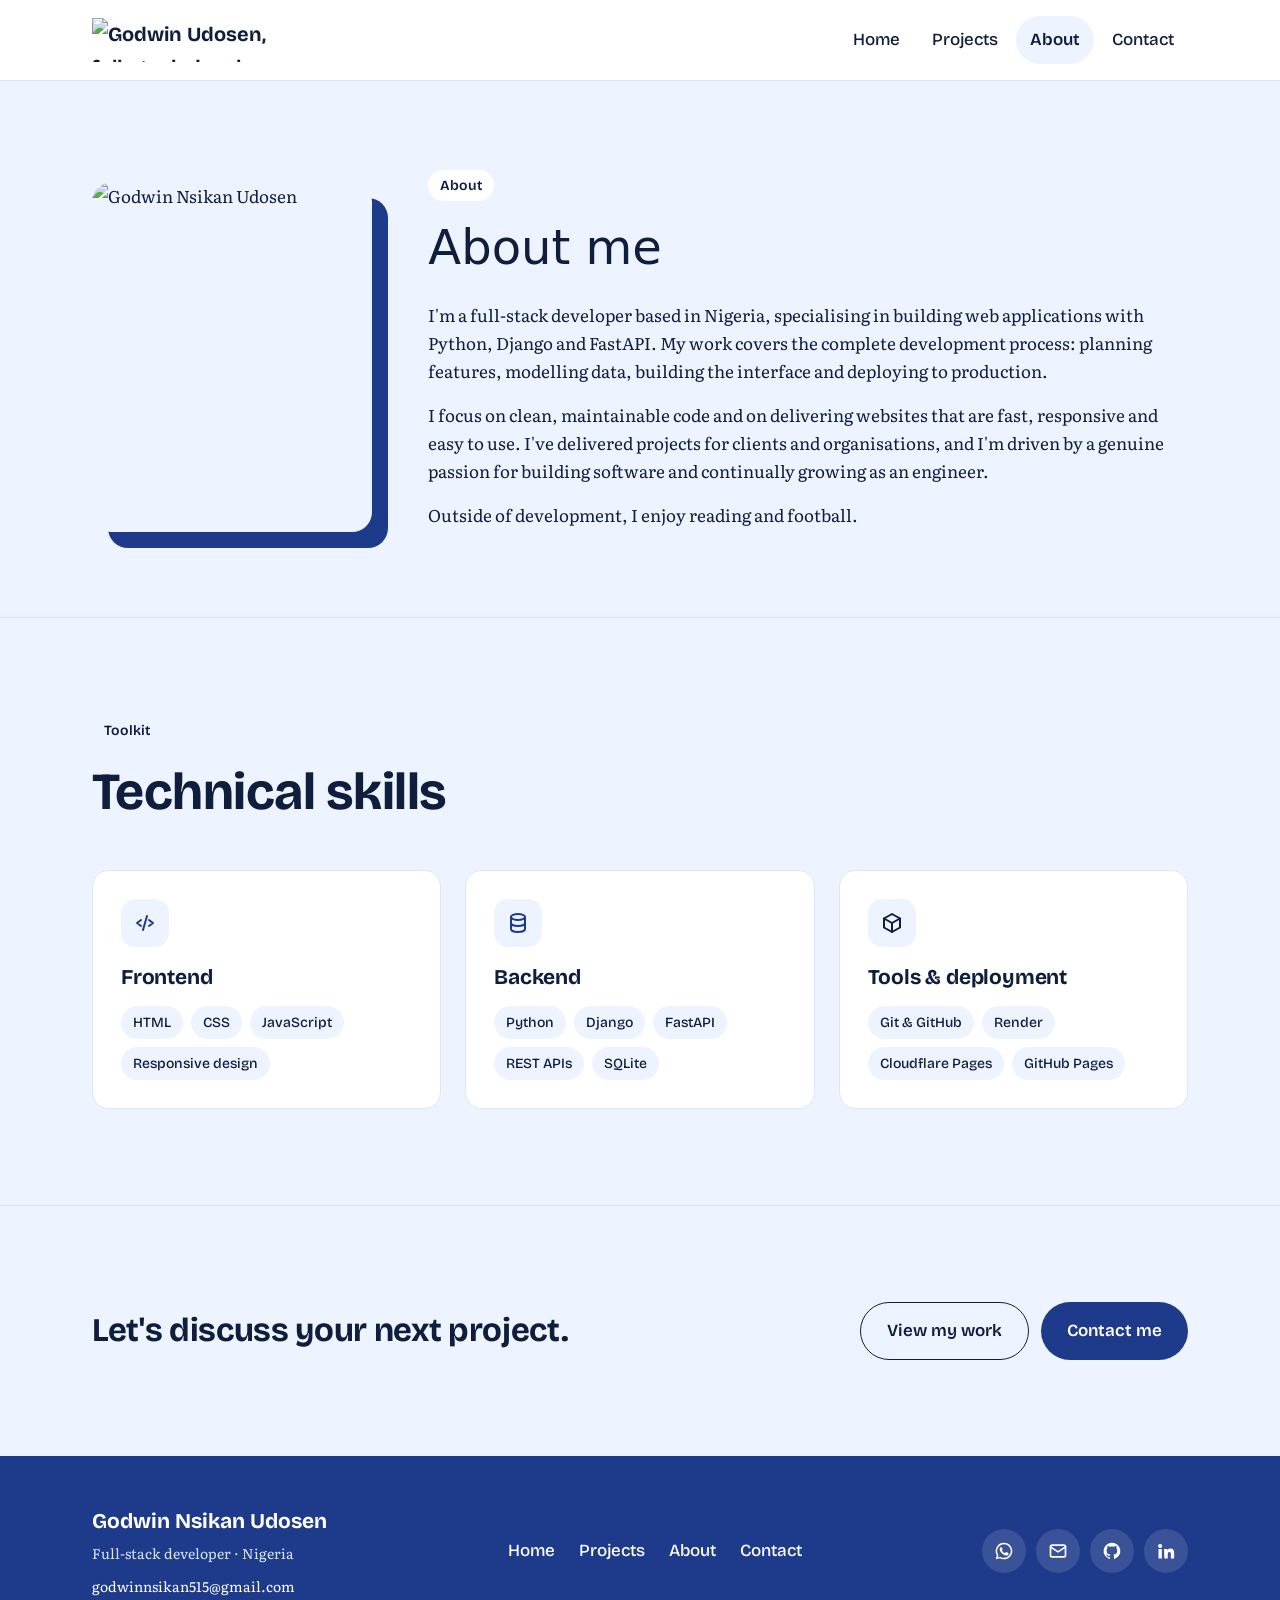
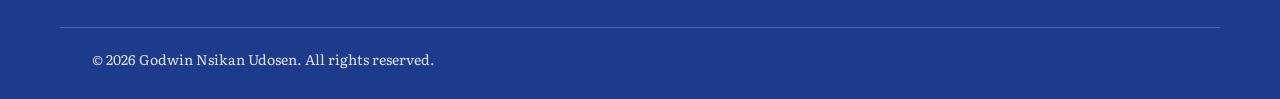
==== about.html @ 890bfb51 "Add files via upload" ====
<!DOCTYPE html>
<html lang="en">
<head>
  <meta charset="utf-8">
  <meta name="viewport" content="width=device-width, initial-scale=1">
  <title>About — Godwin Nsikan Udosen</title>
  <meta name="description" content="About Godwin Nsikan Udosen, a full-stack developer based in Nigeria specialising in Python and Django.">
  <link rel="icon" type="image/svg+xml" href="images/logo-mark.svg">
  <link rel="apple-touch-icon" href="images/apple-touch-icon.png">
  <link rel="preconnect" href="https://fonts.googleapis.com">
  <link rel="preconnect" href="https://fonts.gstatic.com" crossorigin>
  <link href="https://fonts.googleapis.com/css2?family=Bricolage+Grotesque:opsz,wght@12..96,400;12..96,500;12..96,600;12..96,700&family=Literata:ital,opsz,wght@0,7..72,400;0,7..72,600;1,7..72,400&display=swap" rel="stylesheet">
  <link rel="stylesheet" href="styles.css">
</head>
<body>
  <a class="skip-link" href="#main">Skip to content</a>

  <header class="site-header">
    <nav class="nav container" aria-label="Main">
      <a class="logo" href="index.html"><img src="images/logo.svg" alt="Godwin Udosen, full-stack developer" width="306" height="64"></a>
      <div class="nav-links">
        <a href="index.html">Home</a>
        <a href="projects.html">Projects</a>
        <a href="about.html" aria-current="page">About</a>
        <a href="contact.html">Contact</a>
      </div>
      <button class="menu-toggle" type="button" aria-label="Open menu" aria-expanded="false" aria-controls="mobile-menu">
        <span></span><span></span><span></span>
      </button>
    </nav>
  </header>

  <!-- Mobile side menu -->
  <div class="menu-overlay" data-menu-close hidden></div>
  <aside id="mobile-menu" class="mobile-menu" aria-label="Mobile menu" aria-hidden="true">
    <div class="mobile-menu-top">
      <img src="images/logo.svg" alt="" width="306" height="64">
      <button class="menu-close" type="button" aria-label="Close menu" data-menu-close>
        <svg viewBox="0 0 24 24" fill="none" stroke="currentColor" stroke-width="2.2" stroke-linecap="round" aria-hidden="true"><path d="M6 6l12 12M18 6L6 18"/></svg>
      </button>
    </div>
    <nav class="mobile-links" aria-label="Mobile">
      <a href="index.html">Home</a>
      <a href="projects.html">Projects</a>
      <a href="about.html" aria-current="page">About</a>
      <a href="contact.html">Contact</a>
    </nav>
    <div class="mobile-menu-bottom">
      <p>Follow me</p>
      <div class="social-links">
          <a href="https://github.com/" target="_blank" rel="noopener" aria-label="GitHub"><svg viewBox="0 0 24 24" fill="currentColor" aria-hidden="true"><path d="M12 2a10 10 0 0 0-3.2 19.5c.5.1.7-.2.7-.5v-1.7c-2.8.6-3.4-1.3-3.4-1.3-.5-1.2-1.1-1.5-1.1-1.5-.9-.6.1-.6.1-.6 1 .1 1.5 1 1.5 1 .9 1.5 2.3 1.1 2.9.8.1-.6.3-1.1.6-1.3-2.2-.3-4.6-1.1-4.6-5 0-1.1.4-2 1-2.7-.1-.3-.4-1.3.1-2.7 0 0 .8-.3 2.8 1a9.6 9.6 0 0 1 5 0c1.9-1.3 2.8-1 2.8-1 .5 1.4.2 2.4.1 2.7.6.7 1 1.6 1 2.7 0 3.9-2.4 4.7-4.6 5 .4.3.7.9.7 1.9V21c0 .3.2.6.7.5A10 10 0 0 0 12 2z"/></svg></a>
          <a href="https://www.linkedin.com/" target="_blank" rel="noopener" aria-label="LinkedIn"><svg viewBox="0 0 24 24" fill="currentColor" aria-hidden="true"><path d="M4.98 3.5a2.5 2.5 0 1 1 0 5 2.5 2.5 0 0 1 0-5zM3 9.5h4V21H3zM9.5 9.5h3.8v1.6h.1c.5-1 1.8-2 3.7-2 4 0 4.7 2.6 4.7 6V21h-4v-5.1c0-1.2 0-2.8-1.7-2.8s-2 1.3-2 2.7V21h-4z"/></svg></a>
        </div>
    </div>
  </aside>

  <main id="main">
    <div class="page-header-band">
    <section class="page-header container">
      <div class="about">
        <!-- To add your photo: save it as images/godwin.jpg and replace the div below with:
             <img class="photo" src="images/godwin.jpg" alt="Godwin Nsikan Udosen"> -->
        <img class="photo" src="images/godwin.jpg" alt="Godwin Nsikan Udosen" width="640" height="800">
        <div class="about-text">
          <p class="section-label">About</p>
          <h1>About me</h1>
          <p>I'm a full-stack developer based in Nigeria, specialising in building web applications with Python, Django and FastAPI. My work covers the complete development process: planning features, modelling data, building the interface and deploying to production.</p>
          <p>I focus on clean, maintainable code and on delivering websites that are fast, responsive and easy to use. I've delivered projects for clients and organisations, and I'm driven by a genuine passion for building software and continually growing as an engineer.</p>
          <p>Outside of development, I enjoy reading and football.</p>
        </div>
      </div>
    </section>
    </div>

    <section class="section white">
      <div class="container">
        <p class="section-label">Toolkit</p>
        <h2>Technical skills</h2>
        <div class="skills">
          <div class="skill-card">
            <div class="skill-icon icon-amber" aria-hidden="true"><svg viewBox="0 0 24 24" fill="none" stroke="currentColor" stroke-width="2" stroke-linecap="round" stroke-linejoin="round"><path d="M8 9l-4 3 4 3M16 9l4 3-4 3M14 5l-4 14"/></svg></div>
            <h3>Frontend</h3>
            <ul class="tags"><li>HTML</li><li>CSS</li><li>JavaScript</li><li>Responsive design</li></ul>
          </div>
          <div class="skill-card">
            <div class="skill-icon icon-green" aria-hidden="true"><svg viewBox="0 0 24 24" fill="none" stroke="currentColor" stroke-width="2" stroke-linecap="round" stroke-linejoin="round"><ellipse cx="12" cy="6" rx="7" ry="3"/><path d="M5 6v6c0 1.7 3.1 3 7 3s7-1.3 7-3V6M5 12v6c0 1.7 3.1 3 7 3s7-1.3 7-3v-6"/></svg></div>
            <h3>Backend</h3>
            <ul class="tags"><li>Python</li><li>Django</li><li>FastAPI</li><li>REST APIs</li><li>SQLite</li></ul>
          </div>
          <div class="skill-card">
            <div class="skill-icon icon-navy" aria-hidden="true"><svg viewBox="0 0 24 24" fill="none" stroke="currentColor" stroke-width="2" stroke-linecap="round" stroke-linejoin="round"><path d="M12 3l8 4.5v9L12 21l-8-4.5v-9L12 3z"/><path d="M12 12l8-4.5M12 12v9M12 12L4 7.5"/></svg></div>
            <h3>Tools &amp; deployment</h3>
            <ul class="tags"><li>Git &amp; GitHub</li><li>Render</li><li>Cloudflare Pages</li><li>GitHub Pages</li></ul>
          </div>
        </div>
      </div>
    </section>

    <section class="section amber-band">
      <div class="container cta-row">
        <h2>Let's discuss your next project.</h2>
        <div class="actions no-top">
          <a class="btn btn-outline" href="projects.html">View my work</a>
          <a class="btn btn-accent" href="contact.html">Contact me</a>
        </div>
      </div>
    </section>
  </main>

  <footer class="site-footer">
    <div class="container footer-top">
      <div>
        <p class="footer-name">Godwin Nsikan Udosen</p>
        <p class="footer-role">Full-stack developer · Nigeria</p>
        <p class="footer-contact"><a href="https://mail.google.com/mail/?view=cm&amp;fs=1&amp;to=godwinnsikan515@gmail.com&amp;su=Hello%20Godwin" target="_blank" rel="noopener">godwinnsikan515@gmail.com</a></p>
      </div>
      <nav class="footer-links" aria-label="Footer">
        <a href="index.html">Home</a> <a href="projects.html">Projects</a> <a href="about.html">About</a> <a href="contact.html">Contact</a>
      </nav>
      <div class="social-links">
          <a href="https://wa.me/2348138207903?text=Hello%20Godwin%2C%20I%20saw%20your%20portfolio%20and%20would%20like%20to%20talk." target="_blank" rel="noopener" aria-label="WhatsApp"><svg viewBox="0 0 24 24" fill="currentColor" aria-hidden="true"><path d="M12 2a10 10 0 0 0-8.6 15.1L2 22l5-1.3A10 10 0 1 0 12 2zm0 18.2a8.2 8.2 0 0 1-4.2-1.1l-.3-.2-3 .8.8-2.9-.2-.3A8.2 8.2 0 1 1 12 20.2zm4.5-6.1c-.2-.1-1.5-.7-1.7-.8-.2-.1-.4-.1-.6.1l-.8 1c-.1.2-.3.2-.5.1a6.7 6.7 0 0 1-3.3-2.9c-.3-.4.2-.4.7-1.4.1-.2 0-.3 0-.4l-.8-1.8c-.2-.5-.4-.4-.6-.4h-.5a1 1 0 0 0-.7.3 3 3 0 0 0-.9 2.2 5.2 5.2 0 0 0 1.1 2.7 11.8 11.8 0 0 0 4.5 4c1.7.7 2.3.8 3.2.6a2.7 2.7 0 0 0 1.8-1.2c.2-.6.2-1.1.2-1.2-.1-.1-.3-.2-.5-.3z"/></svg></a>
          <a href="https://mail.google.com/mail/?view=cm&amp;fs=1&amp;to=godwinnsikan515@gmail.com&amp;su=Hello%20Godwin" target="_blank" rel="noopener" aria-label="Email"><svg viewBox="0 0 24 24" fill="none" stroke="currentColor" stroke-width="2" stroke-linecap="round" stroke-linejoin="round" aria-hidden="true"><rect x="3" y="5" width="18" height="14" rx="2"/><path d="M3 7l9 6 9-6"/></svg></a>
          <a href="https://github.com/" target="_blank" rel="noopener" aria-label="GitHub"><svg viewBox="0 0 24 24" fill="currentColor" aria-hidden="true"><path d="M12 2a10 10 0 0 0-3.2 19.5c.5.1.7-.2.7-.5v-1.7c-2.8.6-3.4-1.3-3.4-1.3-.5-1.2-1.1-1.5-1.1-1.5-.9-.6.1-.6.1-.6 1 .1 1.5 1 1.5 1 .9 1.5 2.3 1.1 2.9.8.1-.6.3-1.1.6-1.3-2.2-.3-4.6-1.1-4.6-5 0-1.1.4-2 1-2.7-.1-.3-.4-1.3.1-2.7 0 0 .8-.3 2.8 1a9.6 9.6 0 0 1 5 0c1.9-1.3 2.8-1 2.8-1 .5 1.4.2 2.4.1 2.7.6.7 1 1.6 1 2.7 0 3.9-2.4 4.7-4.6 5 .4.3.7.9.7 1.9V21c0 .3.2.6.7.5A10 10 0 0 0 12 2z"/></svg></a>
          <a href="https://www.linkedin.com/" target="_blank" rel="noopener" aria-label="LinkedIn"><svg viewBox="0 0 24 24" fill="currentColor" aria-hidden="true"><path d="M4.98 3.5a2.5 2.5 0 1 1 0 5 2.5 2.5 0 0 1 0-5zM3 9.5h4V21H3zM9.5 9.5h3.8v1.6h.1c.5-1 1.8-2 3.7-2 4 0 4.7 2.6 4.7 6V21h-4v-5.1c0-1.2 0-2.8-1.7-2.8s-2 1.3-2 2.7V21h-4z"/></svg></a>
        </div>
    </div>
    <div class="container footer-bottom">
      <p>© <span class="year">2026</span> Godwin Nsikan Udosen. All rights reserved.</p>
    </div>
  </footer>

  <script src="main.js"></script>
</body>
</html>
---- styles.css ----
/* =========================================================
   Godwin Nsikan Udosen — Portfolio
   Palette: deep navy · emerald green · warm amber · off-white
   Change the colors here to re-theme the whole site.
   ========================================================= */
:root {
  /* PALETTE: Three colors: Blue + Navy + White (primary #1E3A8A, accent #1E3A8A, white)
     1. Emerald green  #1E3A8A  (with deep shade #0F1E3D for text, light tint #EEF4FF)
     2. Amber          #1E3A8A  (with light tint #EEF4FF)
     3. White          #FFFFFF
     Every color below is one of these three or a tint/shade of it. */

  /* Base */
  --bg: #FFFFFF;          /* warm off-white page background */
  --surface: #FFFFFF;     /* cards */
  --line: #DCE6FB;        /* borders */
  --placeholder: #EEF4FF;

  /* Navy (dark sections + headings) */
  --navy: #0F1E3D;
  --navy-2: #0F1E3D;
  --navy-line: #0F1E3D;

  /* Text */
  --ink: #0F1E3D;
  --text: #0F1E3D;
  --muted: #0F1E3D;
  --on-dark: #FFFFFF;
  --on-dark-soft: #D5E2FD;

  /* Emerald (primary) */
  --green: #1E3A8A;
  --green-dark: #0F1E3D;
  --green-tint: #EEF4FF;

  /* Former accent: now mapped to green */
  --amber: #1E3A8A;      /* accent: light gray (replaces amber) */
  --amber-dark: #1E3A8A;
  --amber-tint: #EEF4FF;

  /* Typography matched to the Orlu Land Compendium project */
  --font-head: "Bricolage Grotesque", "Segoe UI", system-ui, sans-serif;
  --font-body: "Literata", Georgia, "Times New Roman", serif;
  --font-mono: var(--font-head); /* small labels use the display font */

  /* Type scale (same steps as Orlu Land Compendium) */
  --step--1: 0.875rem;
  --step-0: 1.0625rem;
  --step-1: 1.3125rem;
  --step-2: 1.625rem;
  --step-3: 2.0625rem;
  --step-4: clamp(2.25rem, 1.6rem + 2.6vw, 3.25rem);
  --step-5: clamp(2.75rem, 1.6rem + 5.2vw, 5.5rem);
  --radius: 20px;
}

/* ===== Base ===== */
*, *::before, *::after { box-sizing: border-box; }
html { scroll-behavior: smooth; }
body {
  margin: 0;
  background: var(--bg);
  color: var(--ink);
  font-family: var(--font-body);
  font-size: var(--step-0);
  line-height: 1.65;
  text-rendering: optimizeLegibility;
  -webkit-font-smoothing: antialiased;
}
img { max-width: 100%; display: block; }
a { color: var(--green); }
a:hover { color: var(--green-dark); }
h1, h2, h3 { font-family: var(--font-head); font-weight: 700; margin: 0; line-height: 1.15; letter-spacing: -0.01em; text-wrap: balance; color: var(--ink); }
h2 { font-size: var(--step-4); margin-bottom: 48px; }
p { margin: 0 0 16px; }
.accent { color: var(--green); }
.container { max-width: 1160px; margin: 0 auto; padding: 0 32px; }

.skip-link {
  position: absolute; left: 16px; top: -60px;
  background: var(--navy); color: #fff; padding: 10px 16px; border-radius: 8px; z-index: 100;
}
.skip-link:focus { top: 16px; }
:focus-visible { outline: 3px solid var(--amber); outline-offset: 3px; }

/* ===== Buttons ===== */
.btn {
  display: inline-block; padding: 14px 26px; border-radius: 999px;
  font-weight: 600; text-decoration: none;
  transition: transform .15s ease, background .15s ease, color .15s ease, border-color .15s ease;
}
.btn:hover { transform: translateY(-2px); }
.btn-sm { padding: 10px 18px; font-weight: 500; }

.btn-accent, .btn-dark { background: var(--green); color: #fff; }
.btn-accent:hover, .btn-dark:hover { background: var(--green-dark); color: #fff; }
.btn-outline { border: 1.5px solid var(--navy); color: var(--navy); }
.btn-outline:hover { background: var(--navy); color: #fff; }

.btn-amber, .btn-light { background: var(--amber); color: var(--navy); }
.btn-amber:hover, .btn-light:hover { background: var(--amber-dark); color: var(--navy); }
.btn-outline-light { border: 1.5px solid rgba(255,255,255,.7); color: #fff; }
.btn-outline-light:hover { background: #fff; color: var(--navy); border-color: #fff; }

.actions { display: flex; flex-wrap: wrap; gap: 12px; margin-top: 40px; }
.actions.no-top { margin-top: 0; }

/* ===== Header ===== */
.site-header {
  position: sticky; top: 0; z-index: 50;
  background: rgba(255, 255, 255, 0.92);
  backdrop-filter: blur(8px);
  border-bottom: 1px solid var(--line);
}
.nav { display: flex; flex-wrap: wrap; align-items: center; justify-content: space-between; gap: 12px; padding-top: 16px; padding-bottom: 16px; }
.logo { font-family: var(--font-head); font-weight: 700; font-size: 20px; color: var(--navy); text-decoration: none; }
.logo:hover { color: var(--navy); }
.logo .accent { color: var(--amber-dark); }
.nav-links { display: flex; flex-wrap: wrap; align-items: center; gap: 4px; }
.nav-links a:not(.btn) { padding: 10px 14px; color: var(--navy); text-decoration: none; font-weight: 500; border-radius: 999px; }
.nav-links a:not(.btn):hover { background: var(--green-tint); color: var(--green-dark); }
.nav-links a[aria-current="page"]:not(.btn) { background: var(--green-tint); color: var(--green-dark); font-weight: 600; }
.nav-links a.btn[aria-current="page"] { background: var(--navy); color: #fff; }

/* ===== Hero (home, dark navy band) ===== */
.hero-band {
  background:
    radial-gradient(circle at 85% 20%, rgba(30,58,138,.16), transparent 40%),
    radial-gradient(circle at 10% 90%, rgba(30,58,138,.35), transparent 45%),
    var(--navy);
  color: var(--on-dark);
}
.hero { padding-top: 112px; padding-bottom: 112px; }
.hero h1 { color: #fff; font-size: var(--step-5); line-height: 1.05; letter-spacing: -0.015em; max-width: 1000px; }
.hero h1 .accent { color: var(--amber); }
.hero .lead { color: var(--on-dark-soft); }
.eyebrow { font-family: var(--font-head); font-weight: 500; font-size: var(--step--1); letter-spacing: .02em; margin-bottom: 24px; }
.hero .eyebrow { color: var(--on-dark-soft); }
.status { display: flex; align-items: center; gap: 10px; }
.dot { width: 10px; height: 10px; border-radius: 50%; background: #1E3A8A; box-shadow: 0 0 0 4px rgba(30,58,138,.2); }
.lead { font-size: var(--step-1); line-height: 1.55; color: var(--text); max-width: 680px; margin-top: 32px; }

/* ===== Page headers (inner pages, soft green band) ===== */
.page-header-band { background: var(--green-tint); border-bottom: 1px solid #D5E2FD; }
.page-header { padding-top: 88px; padding-bottom: 72px; }
.page-header h1 { font-size: var(--step-5); line-height: 1.05; letter-spacing: -0.015em; margin-bottom: 8px; }
.page-header .lead { margin-top: 16px; }

/* ===== Sections ===== */
.section { padding: 96px 0; }
.bordered { border-top: 1px solid var(--line); }
.white { background: var(--surface); }
.amber-band { background: var(--amber-tint); border-top: 1px solid #D5E2FD; }
.section-label {
  display: inline-block; font-family: var(--font-head); font-size: var(--step--1); font-weight: 600;
  color: var(--green-dark); background: var(--green-tint);
  padding: 4px 12px; border-radius: 999px; margin-bottom: 16px;
}
.page-header-band .section-label { background: #fff; }

/* ===== Home: project cards ===== */
.cards { display: grid; grid-template-columns: repeat(auto-fit, minmax(300px, 1fr)); gap: 24px; }
.card {
  display: flex; flex-direction: column;
  background: var(--surface); border: 1px solid var(--line); border-radius: var(--radius);
  padding: 28px; color: var(--ink); text-decoration: none; position: relative; overflow: hidden;
  transition: box-shadow .2s ease, transform .2s ease, border-color .2s ease;
}
.card::before {
  content: ""; position: absolute; inset: 0 0 auto 0; height: 5px;
  background: linear-gradient(90deg, var(--green), var(--amber));
}
.card:hover { color: var(--ink); border-color: var(--green); box-shadow: 0 16px 40px rgba(15,30,61,.08); transform: translateY(-3px); }
.card h3 { font-size: var(--step-2); margin-bottom: 12px; }
.card p:not(.project-kind) { color: var(--text); }
.card-more { margin-top: auto; padding-top: 8px; font-weight: 600; color: var(--green); }

/* ===== Projects ===== */
.projects { display: flex; flex-direction: column; gap: 32px; }
.project {
  background: var(--surface); border: 1px solid var(--line); border-radius: var(--radius);
  padding: 28px; display: flex; flex-wrap: wrap; gap: 40px;
  transition: box-shadow .2s ease, transform .2s ease;
}
.project:hover { box-shadow: 0 16px 40px rgba(15,30,61,.08); transform: translateY(-2px); }
.project-img { flex: 1 1 380px; min-width: 0; aspect-ratio: 16 / 10; border-radius: 12px; object-fit: cover; object-position: top; }
.project-body { flex: 999 1 420px; min-width: 0; display: flex; flex-direction: column; }
.project-kind {
  font-family: var(--font-head); font-weight: 600; font-size: var(--step--1); letter-spacing: .02em; color: #1E3A8A; margin-bottom: 8px;
}
.project h3, .project-title { font-size: var(--step-3); margin-bottom: 16px; }
.project-body > p { color: var(--text); }
.mini-label { font-family: var(--font-head); font-size: var(--step--1); font-weight: 600; text-transform: uppercase; letter-spacing: .06em; color: var(--muted); margin: 4px 0 8px; }
.project-body > ul:not(.tags) { margin: 0 0 20px; padding-left: 20px; font-size: var(--step-0); }
.project-body > ul:not(.tags) li { margin-bottom: 4px; }
.project-body > ul:not(.tags) li::marker { color: var(--green); }
.link {
  margin-top: auto; align-self: flex-start;
  padding: 10px 20px; border-radius: 999px; background: var(--navy); color: #fff;
  font-weight: 600; text-decoration: none;
}
.link:hover { background: var(--green); color: #fff; }

.tags { list-style: none; margin: 0 0 20px; padding: 0; display: flex; flex-wrap: wrap; gap: 8px; }
.tags li { padding: 5px 12px; background: var(--green-tint); border-radius: 999px; font-family: var(--font-head); font-size: var(--step--1); color: var(--green-dark); font-weight: 500; }
.project .tags li { font-size: var(--step--1); }

.placeholder {
  background:
    repeating-linear-gradient(45deg, transparent 0 12px, rgba(15,30,61,.03) 12px 24px),
    var(--placeholder);
  color: var(--muted);
  display: flex; align-items: center; justify-content: center; text-align: center;
  font-family: var(--font-head); font-size: var(--step--1); padding: 16px;
}

/* ===== Skills ===== */
.skills { display: grid; grid-template-columns: repeat(auto-fit, minmax(260px, 1fr)); gap: 24px; }
.skill-card { background: var(--surface); border: 1px solid var(--line); border-radius: 16px; padding: 28px; }
.skill-card h3 { font-size: var(--step-1); margin-bottom: 16px; }
.skill-card .tags { margin: 0; }
.skill-icon {
  width: 48px; height: 48px; border-radius: 14px; margin-bottom: 18px;
  display: flex; align-items: center; justify-content: center;
}
.skill-icon svg { width: 24px; height: 24px; }
.icon-amber { background: var(--amber-tint); color: #1E3A8A; }
.icon-green { background: var(--green-tint); color: var(--green); }
.icon-navy  { background: #EEF4FF; color: var(--navy); }

/* ===== About ===== */
.about { display: flex; flex-wrap: wrap; gap: 56px; align-items: center; }
.photo {
  flex: 1 1 280px; max-width: 360px; height: auto; aspect-ratio: 4 / 5; border-radius: var(--radius); object-fit: cover;
  box-shadow: 16px 16px 0 var(--amber);
}
.about-text { flex: 999 1 420px; min-width: 0; }
.about-text h1 { font-size: var(--step-4); margin-bottom: 24px; }
.about-text p:not(.section-label) { font-size: var(--step-0); color: var(--text); }

/* ===== Call-to-action row ===== */
.cta-row { display: flex; flex-wrap: wrap; align-items: center; justify-content: space-between; gap: 24px; }
.cta-row h2 { margin: 0; font-size: var(--step-3); }

/* ===== Footer (navy) ===== */
.site-footer { background: var(--navy); padding: 36px 0; }
.footer-bottom {
  display: flex; flex-wrap: wrap; justify-content: space-between; gap: 16px;
  font-size: var(--step--1); color: var(--on-dark-soft);
}
.footer-bottom p { margin: 0; }
.footer-links { display: flex; flex-wrap: wrap; gap: 20px; }
.footer-links a { color: #fff; text-decoration: none; }
.footer-links a:hover { color: var(--amber); }

/* ===== Contact page (navy) ===== */
.dark-page { background: var(--navy); }
.dark-page .site-header { background: rgba(15,30,61, 0.92); border-bottom-color: var(--navy-line); }
.dark-page .logo, .dark-page .logo:hover { color: #fff; }
.dark-page .logo .accent { color: var(--amber); }
.dark-page .nav-links a:not(.btn) { color: #fff; }
.dark-page .nav-links a:not(.btn):hover { background: var(--navy-2); color: #fff; }
.dark-page .nav-links a.btn[aria-current="page"] { background: var(--amber); color: var(--navy); }

.contact {
  color: #fff;
  background:
    radial-gradient(circle at 90% 10%, rgba(30,58,138,.14), transparent 40%),
    radial-gradient(circle at 0% 100%, rgba(30,58,138,.35), transparent 45%),
    var(--navy);
}
main.contact { min-height: calc(100vh - 74px); padding: 96px 0 48px; }
.contact h1 { color: #fff; font-size: clamp(40px, 6vw, 72px); line-height: 1.05; letter-spacing: -0.03em; max-width: 820px; }
.section-label.light { color: var(--navy); background: var(--amber); }
.lead.light { color: var(--on-dark-soft); font-size: 19px; margin-top: 24px; }
.contact a:not(.btn) { color: #fff; }
.contact a:not(.btn):hover { color: var(--amber); }
.contact-grid {
  margin-top: 72px; display: grid; grid-template-columns: repeat(auto-fit, minmax(240px, 1fr)); gap: 24px;
}
.contact-grid > div { background: var(--navy-2); border: 1px solid var(--navy-line); border-radius: 16px; padding: 24px; color: #EEF4FF; }
.contact-grid p:last-child { margin: 0; }
.mini-label.light { color: var(--amber); }
.footer-bottom.dark { margin-top: 72px; padding-top: 24px; border-top: 1px solid var(--navy-line); }

/* ===== Small screens ===== */
@media (max-width: 640px) {
  .container { padding: 0 20px; }
  .hero { padding-top: 72px; padding-bottom: 72px; }
  .page-header { padding-top: 56px; padding-bottom: 48px; }
  main.contact { padding-top: 64px; }
  .section { padding: 64px 0; }
  .project { padding: 20px; gap: 24px; }
  .nav-links a:not(.btn) { padding: 8px 10px; }
  .lead { font-size: var(--step-0); }
  .photo { box-shadow: 10px 10px 0 var(--amber); }
}

@media (prefers-reduced-motion: reduce) {
  html { scroll-behavior: auto; }
  .btn, .project, .card { transition: none; }
}

/* ===== Project screenshots in phone frames ===== */
.project-media {
  flex: 1 1 380px; min-width: 0; border-radius: 14px;
  display: flex; align-items: center; justify-content: center;
  padding: 36px 24px; position: relative; overflow: hidden;
}
.media-green { background: linear-gradient(160deg, #EEF4FF, #D5E2FD); }
.media-navy  { background: linear-gradient(160deg, #EEF4FF, #D5E2FD); }
.project-media::after {
  content: ""; position: absolute; width: 260px; height: 260px; border-radius: 50%;
  right: -70px; bottom: -90px; background: rgba(30,58,138,.28);
}
.phone {
  position: relative; z-index: 1;
  width: 240px; max-width: 70%; aspect-ratio: 9 / 17.6;
  border: 9px solid var(--navy); border-radius: 34px; overflow: hidden;
  background: var(--navy);
  box-shadow: 0 24px 48px rgba(15,30,61,.25);
  transform: rotate(-2deg); transition: transform .3s ease;
}
.phone img { width: 100%; height: 100%; object-fit: cover; object-position: top; border-radius: 25px; }
.project:hover .phone { transform: rotate(0deg) translateY(-4px); }

/* Home cards: screenshot strip */
.card-media {
  margin: -28px -28px 24px; height: 220px; overflow: hidden;
  display: flex; justify-content: center; align-items: flex-start; padding-top: 28px;
}
.card-media img {
  width: 62%; max-width: 260px; height: auto; border-radius: 18px 18px 0 0;
  border: 7px solid var(--navy); border-bottom: 0;
  box-shadow: 0 16px 32px rgba(15,30,61,.2);
  transition: transform .3s ease;
}
.card:hover .card-media img { transform: translateY(-6px); }

@media (prefers-reduced-motion: reduce) {
  .phone, .card-media img { transition: none; transform: none; }
}

/* ===== Logo ===== */
.logo { display: inline-flex; align-items: center; }
.logo img { height: 44px; width: auto; display: block; }
@media (max-width: 640px) { .logo img { height: 38px; } }

/* ===== Contact buttons: email + WhatsApp ===== */
.btn { display: inline-flex; align-items: center; gap: 10px; }
.btn-icon { width: 20px; height: 20px; flex: none; }
.btn-whatsapp { background: #1E3A8A; color: #FFFFFF; }
.btn-whatsapp:hover { background: #0F1E3D; color: #FFFFFF; }
.email-line { font-family: var(--font-head); font-size: var(--step-1); font-weight: 600; color: #fff; word-break: break-all; }
.email-tools { display: flex; flex-wrap: wrap; align-items: center; gap: 16px; }
.copy-btn {
  font-family: var(--font-head); font-size: var(--step--1); font-weight: 600; cursor: pointer;
  padding: 8px 16px; border-radius: 999px; border: 1.5px solid var(--amber);
  background: transparent; color: var(--amber);
}
.copy-btn:hover { background: var(--amber); color: var(--navy); }
.email-tools a { font-size: var(--step--1); }
.copy-status { min-height: 1.4em; margin: 8px 0 0; font-size: var(--step--1); color: var(--amber); }

/* ===== Contact page (light, matches About) ===== */
.contact-cards { display: grid; grid-template-columns: repeat(auto-fit, minmax(260px, 1fr)); gap: 24px; }
.contact-card { background: var(--bg); border: 1px solid var(--line); border-radius: 16px; padding: 28px; }
.contact-card p:last-child { margin-bottom: 0; }
.contact-card .email-line { color: var(--ink); }
.contact-card .copy-btn { border-color: var(--green); color: var(--green); }
.contact-card .copy-btn:hover { background: var(--green); color: #fff; }
.contact-card .copy-status { color: var(--green-dark); }

/* Buttons, nav and logo text use the display font (as on Orlu) */
.btn, .nav-links a, .card-more, .link, .footer-links a { font-family: var(--font-head); }

/* ===== Light hero + light footer (matches inner pages) ===== */
.hero-band { background: var(--green-tint); color: var(--ink); border-bottom: 1px solid #D5E2FD; }
.hero h1 { color: var(--ink); }
.hero h1 .accent { color: var(--green); }
.hero .lead { color: var(--text); }
.hero .eyebrow { color: var(--muted); }
.hero .dot { background: var(--green); box-shadow: 0 0 0 4px rgba(30,58,138,.18); }

.site-footer { background: var(--green-tint); border-top: 1px solid #D5E2FD; }
.site-footer .footer-bottom { color: var(--muted); }
.site-footer .footer-links a { color: var(--ink); }
.site-footer .footer-links a:hover { color: var(--green); }

.logo .accent { color: var(--amber-dark); }
.nav-links a.btn[aria-current="page"] { background: var(--green-dark); color: #fff; }

/* ===== Three-color clean-up ===== */
.btn-whatsapp { background: var(--green); color: #FFFFFF; }
.btn-whatsapp:hover { background: var(--green-dark); color: #FFFFFF; }
.section.white { background: var(--green-tint); }
.cards .card, .project, .skill-card, .contact-card { background: #FFFFFF; }
.contact-card .email-line { font-size: var(--step-0); word-break: normal; overflow-wrap: anywhere; }

/* ===== Light gray accent (replaces amber) ===== */
.amber-band { background: var(--amber-tint); border-top: 1px solid #D5E2FD; }
.amber-band h2 { color: var(--ink); }
.project-kind { color: #1E3A8A; }
.icon-amber { background: var(--amber-tint); color: #1E3A8A; }
.media-navy { background: linear-gradient(160deg, #EEF4FF, #D5E2FD); }
.card::before { background: linear-gradient(90deg, var(--green), var(--amber)); }
.logo .accent { color: var(--amber-dark); }

/* ===== Orlu-style write-up format (volume · title · place · motto · description) ===== */
.volume {
  display: inline-flex; align-items: center; gap: 12px;
  margin: 0 0 12px; color: #1E3A8A;
  font-family: var(--font-head); font-size: var(--step-0); font-weight: 600;
}
.volume::before { content: ""; width: 2rem; height: 2px; background: #1E3A8A; flex: none; }
.intro-title {
  max-width: 14ch; color: var(--ink);
  font-size: var(--step-5); font-weight: 700; line-height: 0.98; letter-spacing: -0.035em;
  margin-bottom: 14px;
}
.place {
  margin: 0 0 22px; color: var(--green);
  font-family: var(--font-head); font-size: var(--step-0); font-weight: 600;
}
.motto {
  max-width: 34ch; margin: 0 0 22px;
  padding-left: 1.25rem; border-left: 3px solid #1E3A8A;
  color: var(--ink); font-family: var(--font-body); font-size: var(--step-1);
  font-style: italic; line-height: 1.45;
}
.intro-desc { max-width: 46ch; color: var(--muted); font-size: var(--step-0); line-height: 1.55; margin: 0; }
.hero .actions { margin-top: 32px; }

/* In project cards */
.card .volume { font-size: var(--step--1); margin-bottom: 8px; }
.card .volume::before { width: 1.5rem; }
.card-title { font-size: var(--step-2); line-height: 1.1; letter-spacing: -0.02em; margin-bottom: 6px; }
.card .place { font-size: var(--step--1); margin-bottom: 16px; }
.card .motto { font-size: var(--step-0); margin-bottom: 16px; padding-left: 1rem; }
.card .card-desc { color: var(--muted); font-size: var(--step-0); line-height: 1.55; }
@media (prefers-reduced-motion: no-preference) { .intro-title { text-wrap: balance; } }
.card p.place { color: var(--green); }
.card p.volume { color: #1E3A8A; }
.card p.motto { color: var(--ink); }

/* ===== Plain hero text (no special font, normal weight) ===== */
.hero, .hero h1, .hero .lead, .hero .eyebrow, .hero .btn {
  font-family: system-ui, -apple-system, "Segoe UI", Roboto, Arial, sans-serif;
}
.hero h1 {
  font-size: clamp(2rem, 1.4rem + 2.4vw, 3rem);
  font-weight: 400;
  line-height: 1.25;
  letter-spacing: 0;
  max-width: 820px;
}
.hero .lead { font-size: 1.125rem; line-height: 1.7; margin-top: 20px; }
.hero .eyebrow { font-weight: 400; letter-spacing: 0; }
.hero { padding-top: 88px; padding-bottom: 88px; }

/* ===== Hamburger + mobile side menu ===== */
.menu-toggle {
  display: none; width: 48px; height: 48px; border: 1.5px solid #D5E2FD; border-radius: 12px;
  background: #FFFFFF; cursor: pointer; padding: 0;
  flex-direction: column; align-items: center; justify-content: center; gap: 5px;
}
.menu-toggle span { display: block; width: 22px; height: 2.5px; border-radius: 2px; background: #0F1E3D; }
.menu-toggle:hover { background: #EEF4FF; }

.menu-overlay {
  position: fixed; inset: 0; z-index: 90; background: rgba(15,30,61,.45);
  opacity: 0; transition: opacity .25s ease;
}
.menu-overlay.is-open { opacity: 1; }
.mobile-menu {
  position: fixed; top: 0; right: 0; bottom: 0; z-index: 100;
  width: min(320px, 86vw); background: #FFFFFF;
  display: flex; flex-direction: column; padding: 20px 24px 28px;
  box-shadow: -16px 0 40px rgba(15,30,61,.18);
  transform: translateX(100%); visibility: hidden;
  transition: transform .28s ease, visibility 0s linear .28s;
}
.mobile-menu.is-open { transform: translateX(0); visibility: visible; transition: transform .28s ease; }
.mobile-menu-top { display: flex; align-items: center; justify-content: space-between; gap: 12px; padding-bottom: 20px; border-bottom: 1px solid #DCE6FB; }
.mobile-menu-top img { height: 36px; width: auto; }
.menu-close { width: 44px; height: 44px; border: 0; border-radius: 12px; background: #EEF4FF; color: #0F1E3D; cursor: pointer; display: flex; align-items: center; justify-content: center; }
.menu-close svg { width: 22px; height: 22px; }
.mobile-links { display: flex; flex-direction: column; gap: 6px; padding: 24px 0; }
.mobile-links a:not(.btn) {
  font-family: var(--font-head); font-size: 1.25rem; font-weight: 600; color: #0F1E3D; text-decoration: none;
  padding: 12px 14px; border-radius: 12px;
}
.mobile-links a:not(.btn):hover, .mobile-links a[aria-current="page"]:not(.btn) { background: #EEF4FF; color: #1E3A8A; }
.mobile-links .btn { justify-content: center; margin-top: 12px; }
.mobile-menu-bottom { margin-top: auto; padding-top: 20px; border-top: 1px solid #DCE6FB; }
.mobile-menu-bottom p { margin: 0 0 12px; font-family: var(--font-head); font-size: var(--step--1); font-weight: 600; color: #0F1E3D; }
.mobile-menu .social-links a { background: #EEF4FF; color: #1E3A8A; }
.mobile-menu .social-links a:hover { background: #1E3A8A; color: #FFFFFF; }
body.menu-lock { overflow: hidden; }

@media (max-width: 768px) {
  .nav-links { display: none; }
  .menu-toggle { display: flex; }
}

/* ===== Social icons ===== */
.social-links { display: flex; flex-wrap: wrap; gap: 10px; }
.social-links a {
  width: 44px; height: 44px; border-radius: 50%;
  display: inline-flex; align-items: center; justify-content: center;
  transition: background .15s ease, color .15s ease, transform .15s ease;
}
.social-links a:hover { transform: translateY(-2px); }
.social-links svg { width: 20px; height: 20px; }

/* ===== Blue footer ===== */
.site-footer { background: #1E3A8A; border-top: 0; padding: 48px 0 28px; color: #FFFFFF; }
.footer-top {
  display: flex; flex-wrap: wrap; align-items: center; justify-content: space-between; gap: 24px;
  padding-bottom: 28px; border-bottom: 1px solid rgba(255,255,255,.2);
}
.footer-name { margin: 0; font-family: var(--font-head); font-size: var(--step-1); font-weight: 700; color: #FFFFFF; }
.footer-role { margin: 4px 0 0; font-size: var(--step--1); color: #DCE6FB; }
.site-footer .footer-links { display: flex; flex-wrap: wrap; gap: 8px 24px; }
.site-footer .footer-links a { color: #FFFFFF; text-decoration: none; font-weight: 500; padding: 6px 0; }
.site-footer .footer-links a:hover { color: #DCE6FB; text-decoration: underline; }
.site-footer .social-links a { background: rgba(255,255,255,.12); color: #FFFFFF; }
.site-footer .social-links a:hover { background: #FFFFFF; color: #1E3A8A; }
.site-footer .footer-bottom { margin: 0 auto; padding-top: 20px; border-top: 0; color: #DCE6FB; font-size: var(--step--1); }

@media (prefers-reduced-motion: reduce) {
  .mobile-menu, .menu-overlay, .social-links a { transition: none; }
}
.footer-contact { margin: 10px 0 0; font-size: var(--step--1); }
.footer-contact a { color: #FFFFFF; text-decoration: none; }
.footer-contact a:hover { text-decoration: underline; }

/* ===== All H1 headings: plain style (same as the home hero) ===== */
h1, .page-header h1, .about-text h1, .contact h1, .hero h1 {
  font-family: system-ui, -apple-system, "Segoe UI", Roboto, Arial, sans-serif;
  font-size: clamp(2rem, 1.4rem + 2.4vw, 3rem);
  font-weight: 400;
  line-height: 1.25;
  letter-spacing: 0;
}
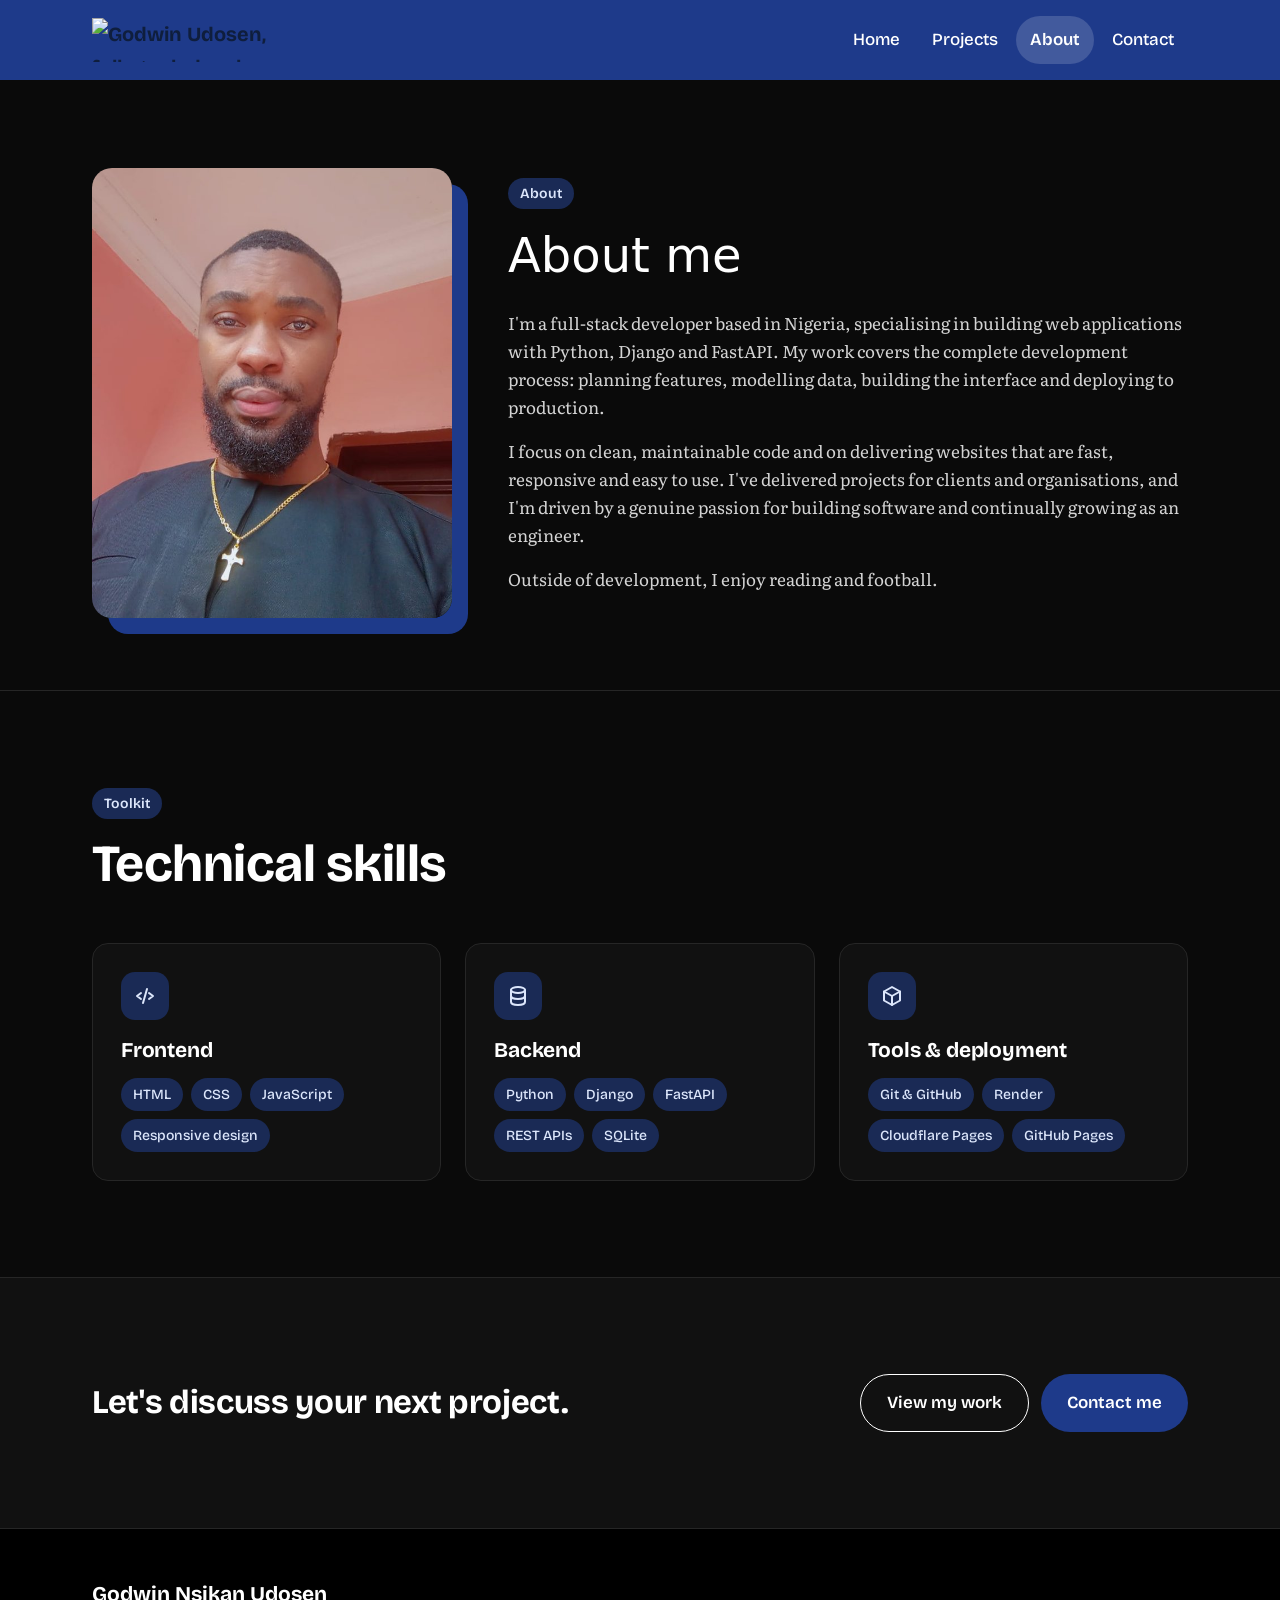
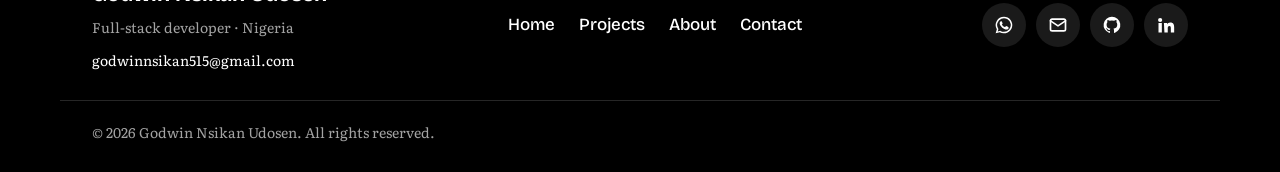
==== commit 2a2998cb: "Add files via upload" ====
--- a/about.html
+++ b/about.html
@@ -17,7 +17,7 @@
 
   <header class="site-header">
     <nav class="nav container" aria-label="Main">
-      <a class="logo" href="index.html"><img src="images/logo.svg" alt="Godwin Udosen, full-stack developer" width="306" height="64"></a>
+      <a class="logo" href="index.html"><img src="images/logo-header.svg" alt="Godwin Udosen, full-stack developer" width="306" height="64"></a>
       <div class="nav-links">
         <a href="index.html">Home</a>
         <a href="projects.html">Projects</a>
@@ -34,7 +34,7 @@
   <div class="menu-overlay" data-menu-close hidden></div>
   <aside id="mobile-menu" class="mobile-menu" aria-label="Mobile menu" aria-hidden="true">
     <div class="mobile-menu-top">
-      <img src="images/logo.svg" alt="" width="306" height="64">
+      <img src="images/logo-dark.svg" alt="" width="306" height="64">
       <button class="menu-close" type="button" aria-label="Close menu" data-menu-close>
         <svg viewBox="0 0 24 24" fill="none" stroke="currentColor" stroke-width="2.2" stroke-linecap="round" aria-hidden="true"><path d="M6 6l12 12M18 6L6 18"/></svg>
       </button>
--- a/styles.css
+++ b/styles.css
@@ -543,3 +543,99 @@
   line-height: 1.25;
   letter-spacing: 0;
 }
+
+/* =========================================================
+   DARK THEME: black background
+   ========================================================= */
+body { background: #000000; color: #E5E5E5; }
+h1, h2, h3 { color: #FFFFFF; }
+a { color: #93B4FF; }
+a:hover { color: #C7D7FF; }
+
+/* Header */
+.site-header { background: rgba(0,0,0,.9); border-bottom-color: #262626; }
+.nav-links a:not(.btn) { color: #FFFFFF; }
+.nav-links a:not(.btn):hover,
+.nav-links a[aria-current="page"]:not(.btn) { background: #1A1A1A; color: #FFFFFF; }
+
+/* Bands and sections */
+.hero-band, .page-header-band { background: #0A0A0A; border-bottom-color: #262626; }
+.section.white, .white { background: #0A0A0A; }
+.bordered { border-top-color: #262626; }
+.amber-band { background: #111111; border-top: 1px solid #262626; }
+.amber-band h2, .cta-row h2 { color: #FFFFFF; }
+
+/* Text colours */
+.hero h1, .page-header h1, .about-text h1 { color: #FFFFFF; }
+.lead, .hero .lead, .about-text p:not(.section-label), .project-body > p,
+.card p:not(.project-kind), .intro-desc { color: #D4D4D4; }
+.eyebrow, .hero .eyebrow, .mini-label { color: #A3A3A3; }
+.project-kind, .card p.project-kind { color: #93B4FF; }
+.section-label, .page-header-band .section-label { background: #1A2A55; color: #DCE6FB; }
+
+/* Cards */
+.card, .cards .card, .project, .skill-card, .contact-card {
+  background: #111111; border-color: #262626; color: #E5E5E5;
+}
+.card:hover { border-color: #3B5BDB; color: #E5E5E5; }
+.card h3, .project h3, .project-title, .skill-card h3 { color: #FFFFFF; }
+.card-more { color: #93B4FF; }
+.tags li { background: #1A2A55; color: #DCE6FB; }
+.project-body > ul:not(.tags) li { color: #D4D4D4; }
+.icon-amber, .icon-green, .icon-navy { background: #1A2A55; color: #DCE6FB; }
+
+/* Screenshots / placeholders */
+.media-green, .media-navy { background: linear-gradient(160deg, #161616, #0D0D0D); }
+.project-media::after { background: rgba(59,91,219,.25); }
+.phone { border-color: #2E2E2E; background: #2E2E2E; }
+.card-media img { border-color: #2E2E2E; }
+.placeholder { background: #1A1A1A; color: #A3A3A3; }
+
+/* Buttons */
+.btn-outline { border-color: #FFFFFF; color: #FFFFFF; }
+.btn-outline:hover { background: #FFFFFF; color: #000000; }
+.btn-accent:hover, .btn-dark:hover, .btn-whatsapp:hover { background: #2B4FB8; color: #FFFFFF; }
+.link { background: #1E3A8A; color: #FFFFFF; }
+.link:hover { background: #2B4FB8; color: #FFFFFF; }
+
+/* Contact card */
+.contact-card .email-line { color: #FFFFFF; }
+.contact-card .copy-btn { border-color: #93B4FF; color: #93B4FF; }
+.contact-card .copy-btn:hover { background: #93B4FF; color: #000000; }
+.contact-card .copy-status { color: #93B4FF; }
+
+/* Mobile menu */
+.menu-toggle { background: #111111; border-color: #333333; }
+.menu-toggle span { background: #FFFFFF; }
+.menu-toggle:hover { background: #1A1A1A; }
+.mobile-menu { background: #0A0A0A; }
+.mobile-menu-top, .mobile-menu-bottom { border-color: #262626; }
+.menu-close { background: #1A1A1A; color: #FFFFFF; }
+.mobile-links a:not(.btn) { color: #FFFFFF; }
+.mobile-links a:not(.btn):hover, .mobile-links a[aria-current="page"]:not(.btn) { background: #1A1A1A; color: #FFFFFF; }
+.mobile-menu-bottom p { color: #FFFFFF; }
+.mobile-menu .social-links a { background: #1A1A1A; color: #FFFFFF; }
+.menu-overlay { background: rgba(0,0,0,.6); }
+
+/* Keep the footer at the bottom on short pages */
+body { min-height: 100vh; display: flex; flex-direction: column; }
+body > main { flex: 1 0 auto; }
+
+/* ===== Blue header ===== */
+.site-header { background: #1E3A8A; border-bottom: 0; backdrop-filter: none; }
+.nav-links a:not(.btn) { color: #FFFFFF; }
+.nav-links a:not(.btn):hover,
+.nav-links a[aria-current="page"]:not(.btn) { background: rgba(255,255,255,.16); color: #FFFFFF; }
+.menu-toggle { background: transparent; border-color: rgba(255,255,255,.5); }
+.menu-toggle:hover { background: rgba(255,255,255,.12); }
+.menu-toggle span { background: #FFFFFF; }
+:focus-visible { outline-color: #93B4FF; }
+
+/* ===== Black footer ===== */
+.site-footer { background: #000000; border-top: 1px solid #262626; }
+.footer-top { border-bottom-color: #262626; }
+.footer-role, .site-footer .footer-bottom { color: #A3A3A3; }
+.site-footer .footer-links a:hover { color: #93B4FF; }
+.footer-contact a:hover { color: #93B4FF; }
+.site-footer .social-links a { background: #1A1A1A; color: #FFFFFF; }
+.site-footer .social-links a:hover { background: #1E3A8A; color: #FFFFFF; }
